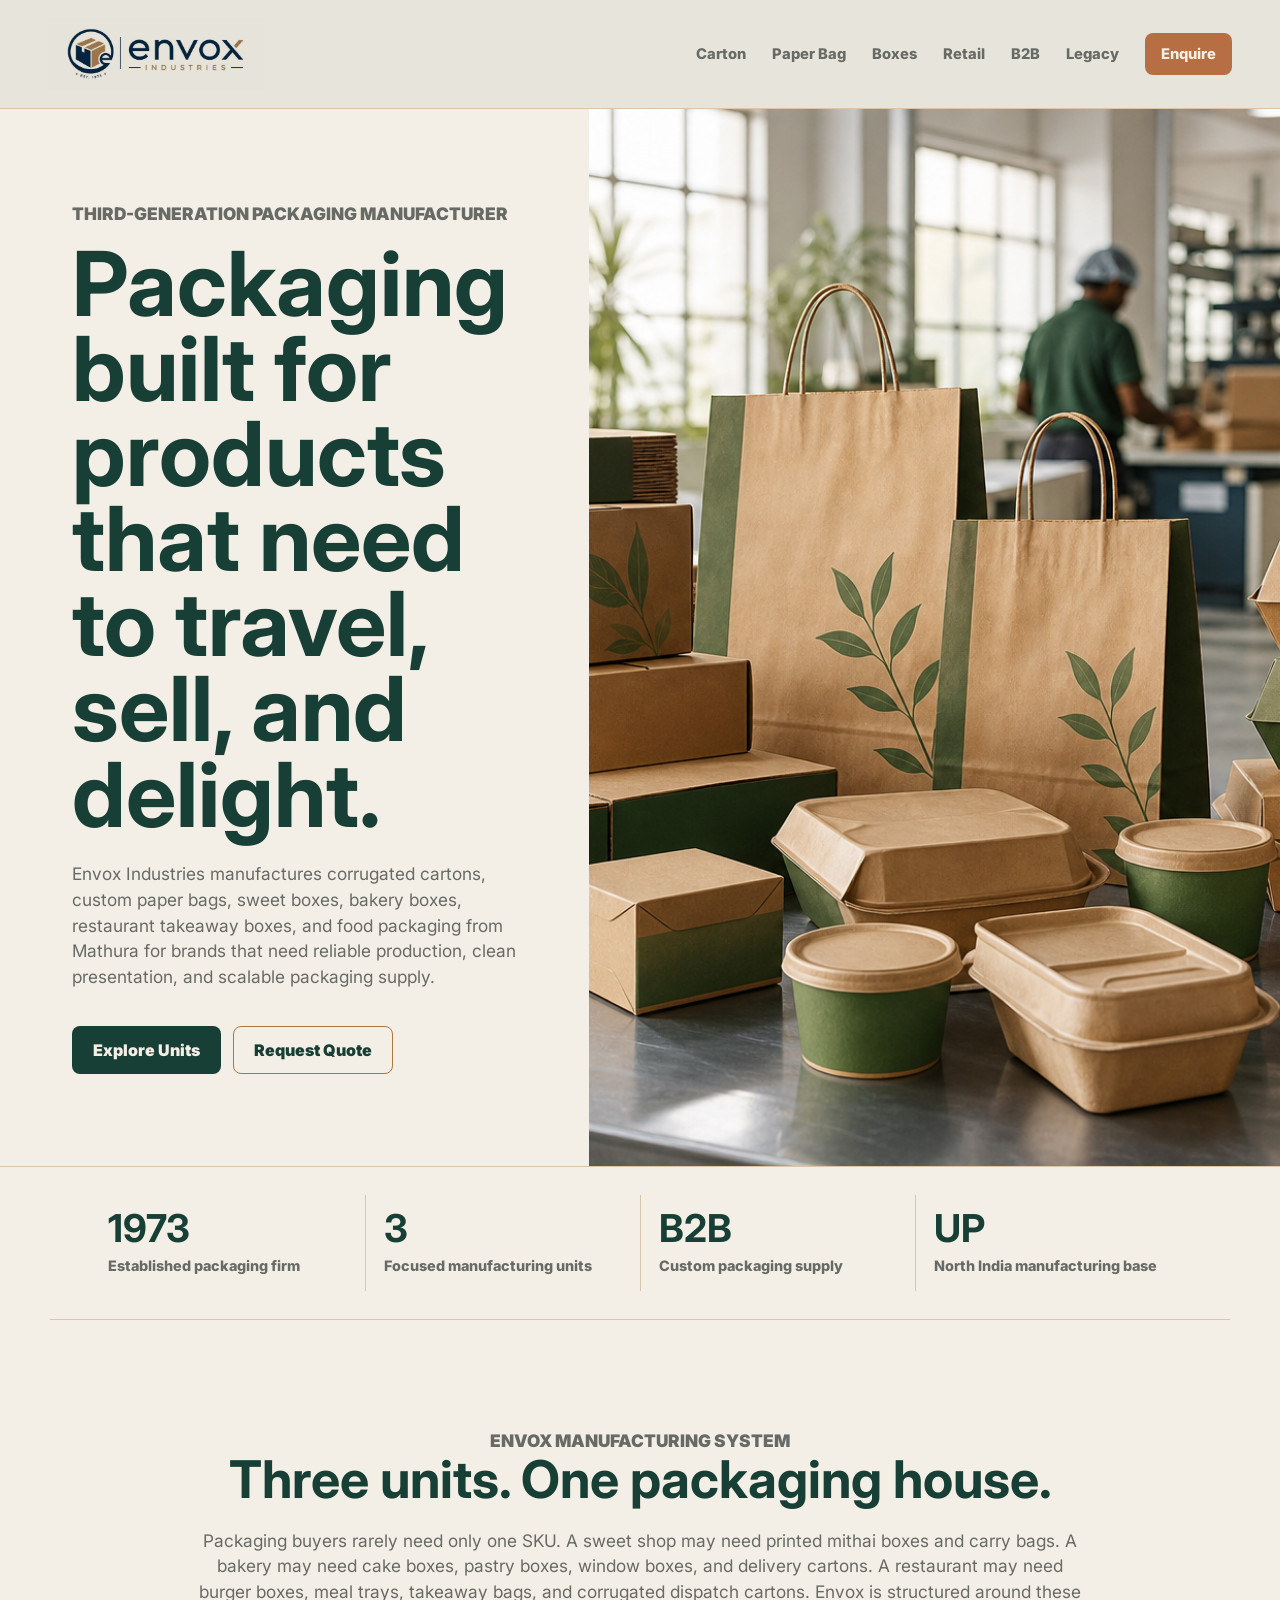
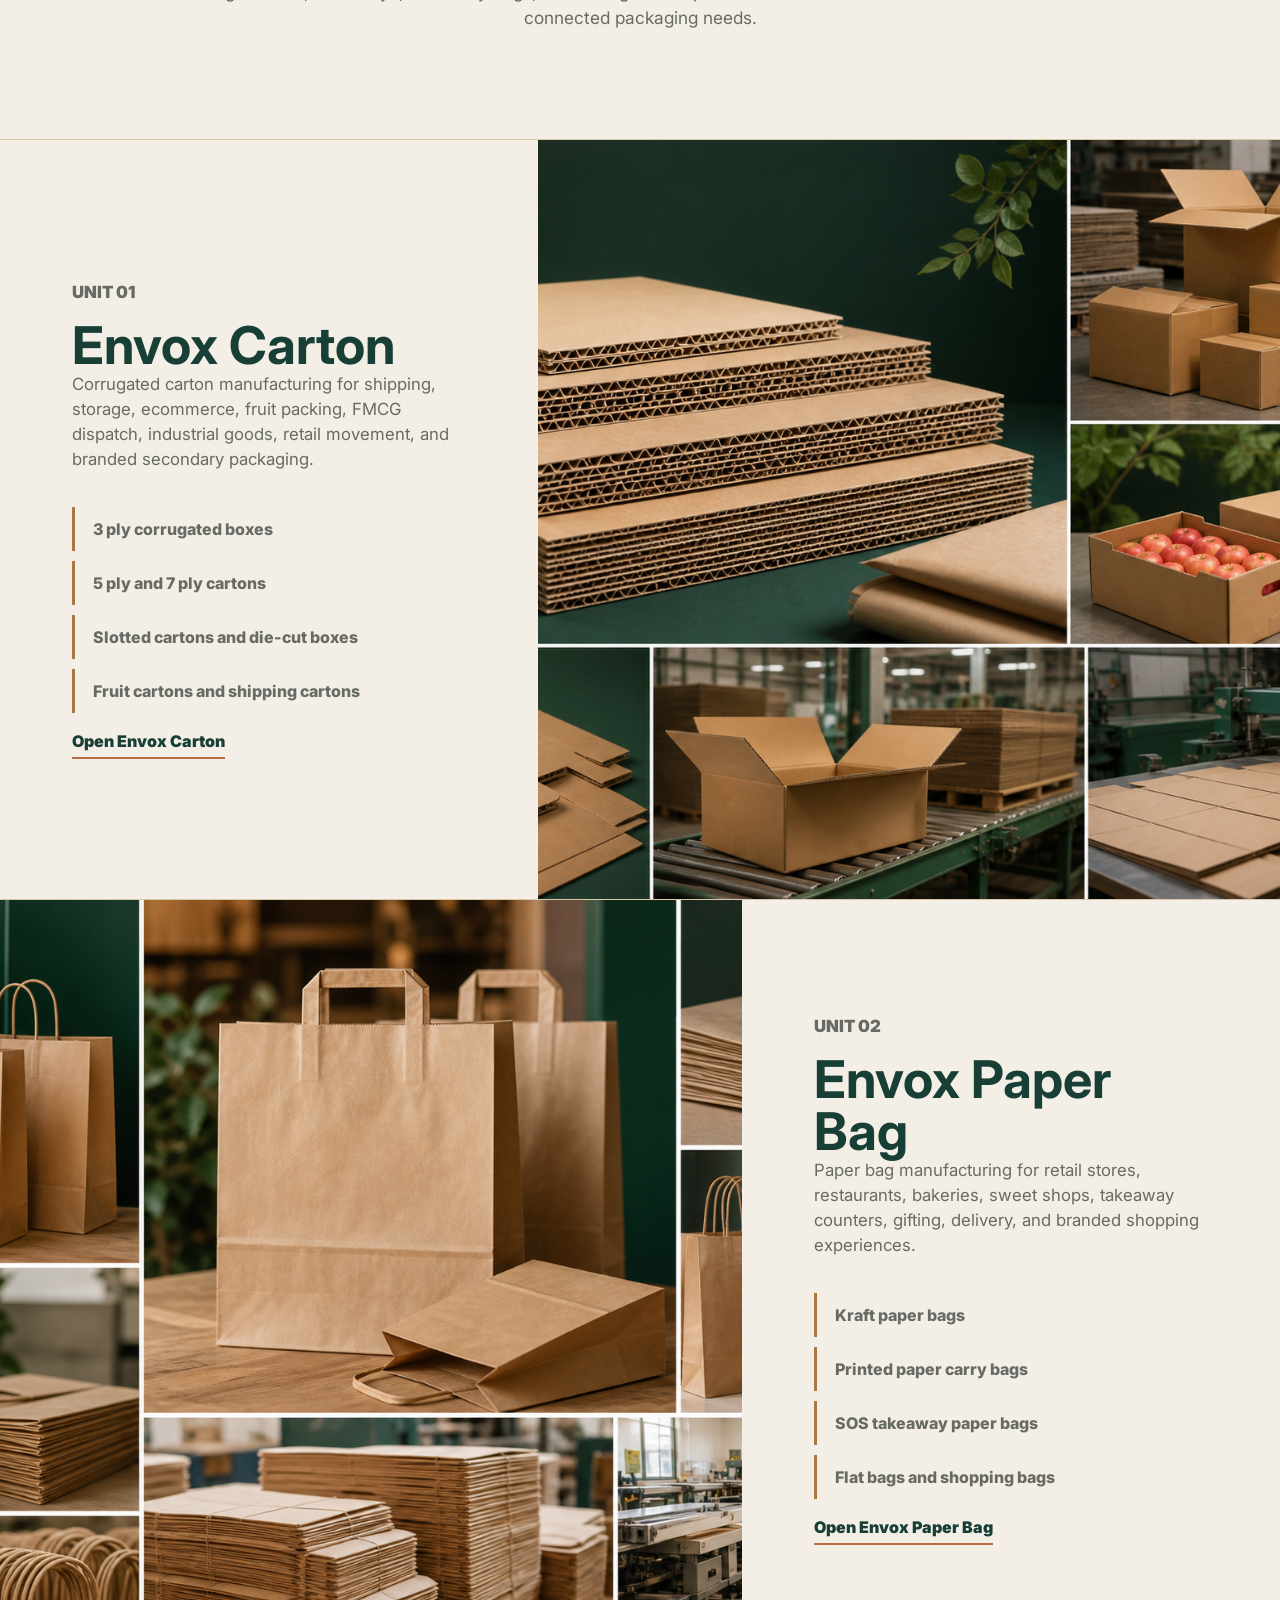
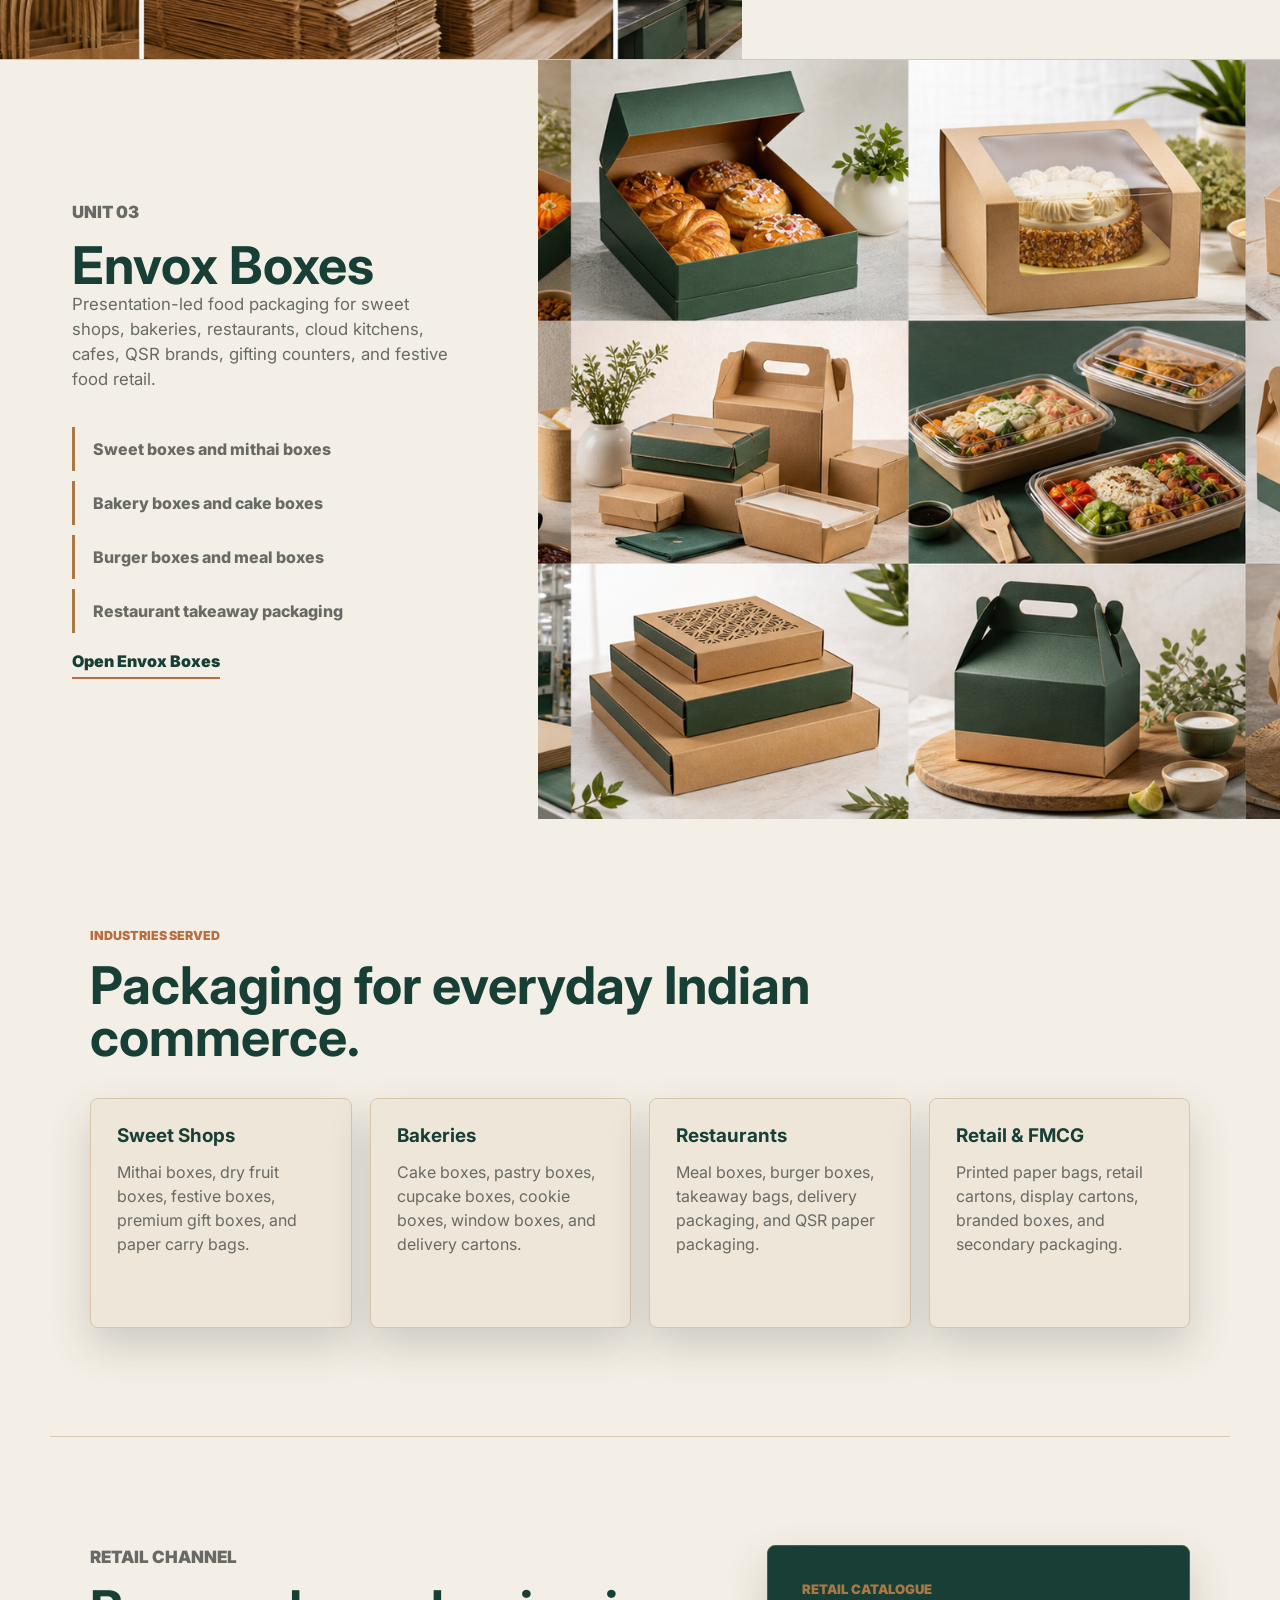
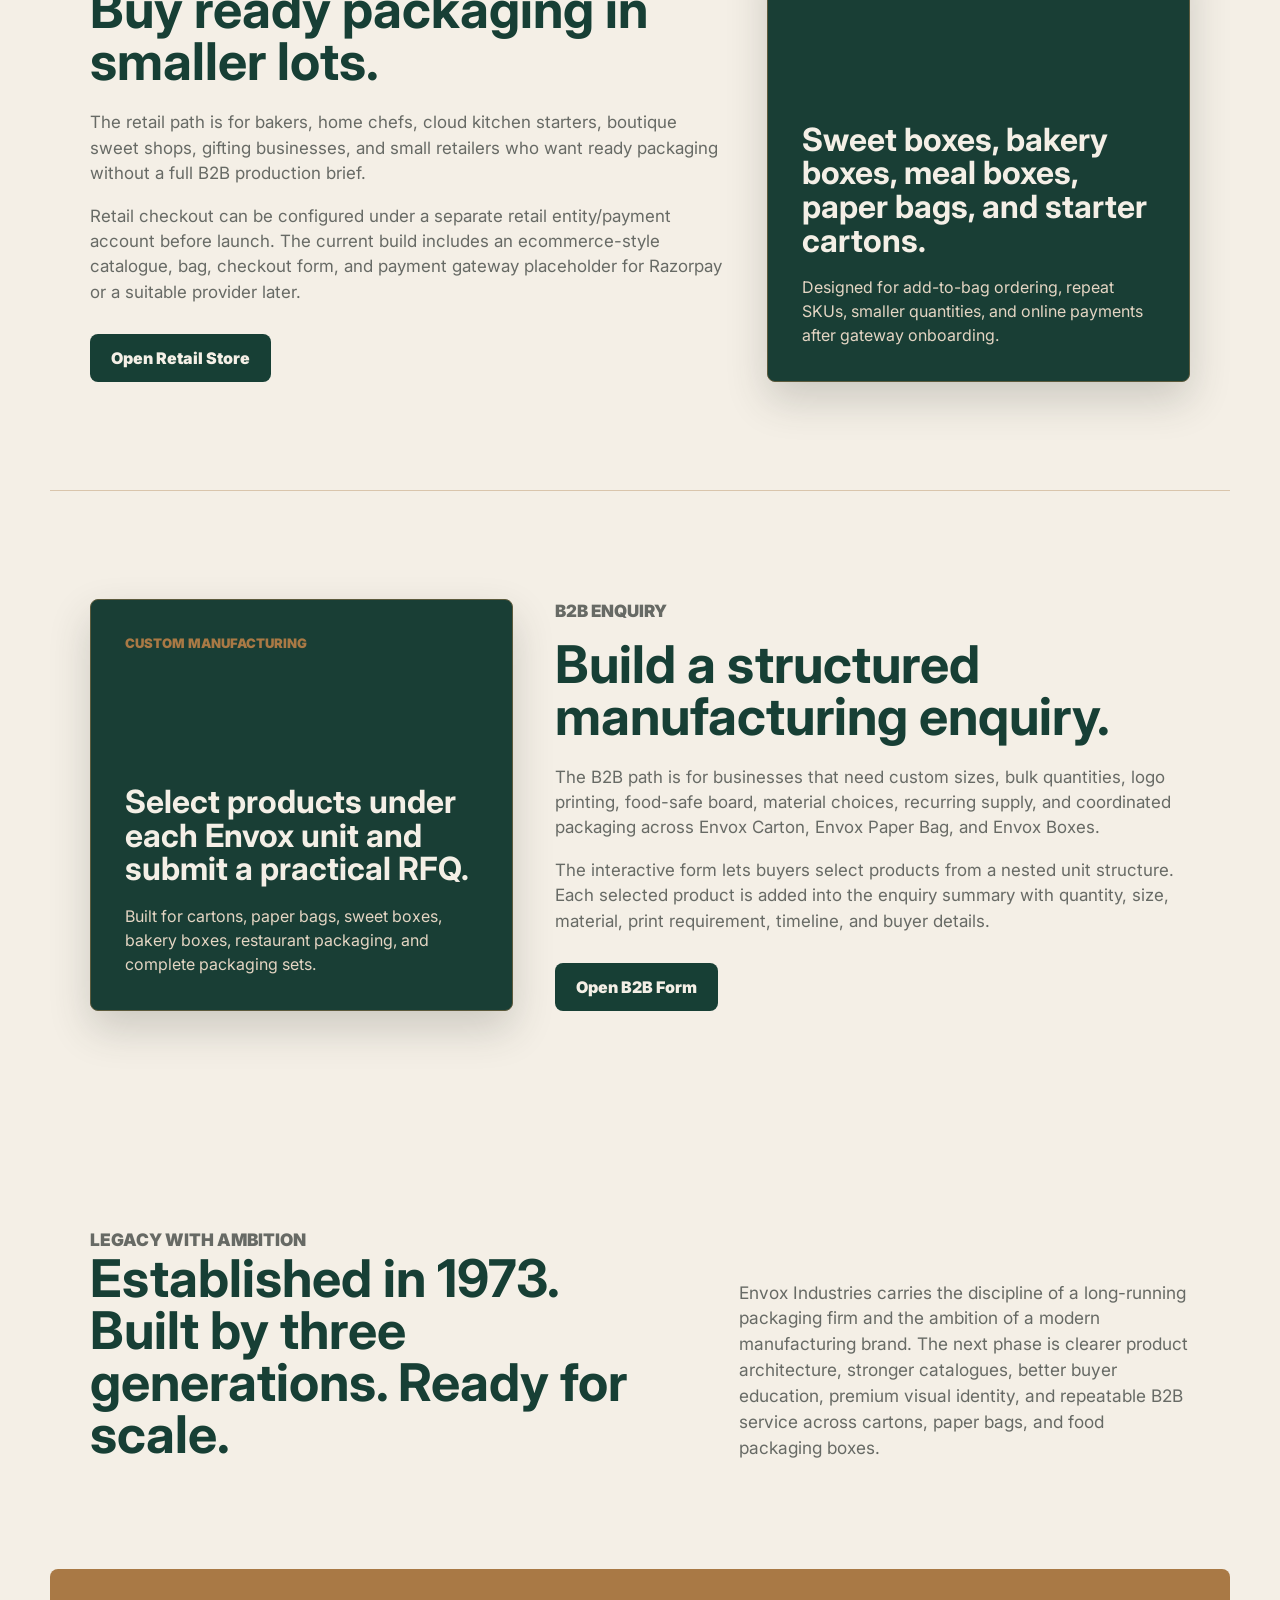
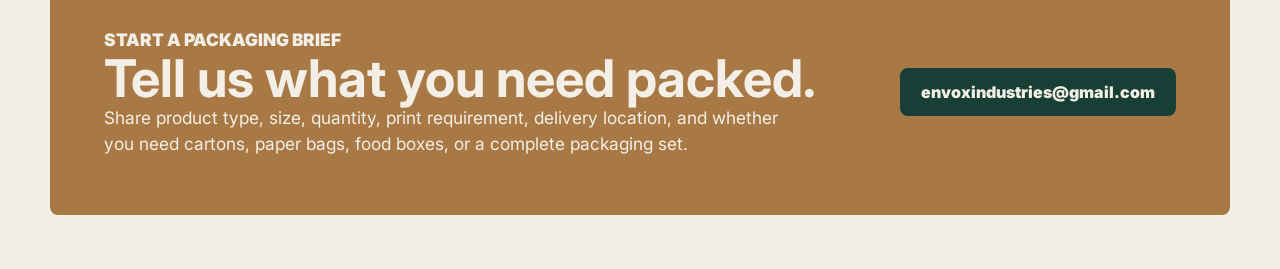
==== public/index.html @ 5c088ffc "Add Cloudflare Workers static deploy config" ====
<!doctype html>
<html lang="en">
  <head>
    <meta charset="utf-8">
    <meta name="viewport" content="width=device-width, initial-scale=1">
    <title>Envox Industries | Cartons, Paper Bags & Food Packaging Since 1973</title>
    <meta
      name="description"
      content="Envox Industries is a third-generation packaging manufacturer established in 1973, making corrugated cartons, paper bags, sweet boxes, bakery boxes, and restaurant packaging."
    >
    <link rel="preconnect" href="https://fonts.googleapis.com">
    <link rel="preconnect" href="https://fonts.gstatic.com" crossorigin>
    <link
      href="https://fonts.googleapis.com/css2?family=Inter:wght@400;500;600;700;800;900&display=swap"
      rel="stylesheet"
    >
    <link rel="stylesheet" href="styles.css">
    <link rel="icon" href="assets/envox-logo.jpg" type="image/jpeg">
  </head>
  <body>
    <header class="site-header">
      <a class="brand" href="index.html" aria-label="Envox Industries home">
        <img class="brand-full-logo" src="assets/envox-full-logo.jpg" alt="Envox Industries">
      </a>
      <nav class="site-nav" aria-label="Primary navigation">
        <a href="carton.html">Carton</a>
        <a href="paper-bags.html">Paper Bag</a>
        <a href="boxes.html">Boxes</a>
        <a href="retail.html">Retail</a>
        <a href="b2b.html">B2B</a>
        <a href="index.html#legacy">Legacy</a>
        <a class="nav-cta" href="index.html#contact">Enquire</a>
      </nav>
    </header>

    <main>
      <section class="home-hero" aria-labelledby="hero-title">
        <div class="hero-copy">
          <p class="eyebrow">Third-generation packaging manufacturer</p>
          <h1 id="hero-title">Packaging built for products that need to travel, sell, and delight.</h1>
          <p class="hero-text">
            Envox Industries manufactures corrugated cartons, custom paper bags,
            sweet boxes, bakery boxes, restaurant takeaway boxes, and food
            packaging from Mathura for brands that need reliable production,
            clean presentation, and scalable packaging supply.
          </p>
          <div class="hero-actions">
            <a class="button primary" href="#units">Explore Units</a>
            <a class="button secondary" href="#contact">Request Quote</a>
          </div>
        </div>
        <figure class="hero-media">
          <img
            src="assets/envox-packaging-hero.png"
            alt="Kraft cartons, paper bags, bakery boxes, and restaurant packaging in a manufacturing workspace"
          >
        </figure>
      </section>

      <section class="stats-band" aria-label="Company highlights">
        <div>
          <strong>1973</strong>
          <span>Established packaging firm</span>
        </div>
        <div>
          <strong>3</strong>
          <span>Focused manufacturing units</span>
        </div>
        <div>
          <strong>B2B</strong>
          <span>Custom packaging supply</span>
        </div>
        <div>
          <strong>UP</strong>
          <span>North India manufacturing base</span>
        </div>
      </section>

      <section id="units" class="intro-section">
        <p class="eyebrow">Envox manufacturing system</p>
        <h2>Three units. One packaging house.</h2>
        <p>
          Packaging buyers rarely need only one SKU. A sweet shop may need
          printed mithai boxes and carry bags. A bakery may need cake boxes,
          pastry boxes, window boxes, and delivery cartons. A restaurant may
          need burger boxes, meal trays, takeaway bags, and corrugated dispatch
          cartons. Envox is structured around these connected packaging needs.
        </p>
      </section>

      <section class="unit-showcase" aria-labelledby="carton-title">
        <div class="unit-showcase-copy">
          <p class="eyebrow">Unit 01</p>
          <h2 id="carton-title">Envox Carton</h2>
          <p>
            Corrugated carton manufacturing for shipping, storage, ecommerce,
            fruit packing, FMCG dispatch, industrial goods, retail movement, and
            branded secondary packaging.
          </p>
          <ul class="keyword-list">
            <li>3 ply corrugated boxes</li>
            <li>5 ply and 7 ply cartons</li>
            <li>Slotted cartons and die-cut boxes</li>
            <li>Fruit cartons and shipping cartons</li>
          </ul>
          <a class="text-link" href="carton.html">Open Envox Carton</a>
        </div>
        <figure class="section-collage">
          <img src="assets/envox-carton-collage.png" alt="Corrugated carton manufacturing collage with cartons, sheets, and fruit boxes">
        </figure>
      </section>

      <section class="unit-showcase reverse" aria-labelledby="paper-title">
        <div class="unit-showcase-copy">
          <p class="eyebrow">Unit 02</p>
          <h2 id="paper-title">Envox Paper Bag</h2>
          <p>
            Paper bag manufacturing for retail stores, restaurants, bakeries,
            sweet shops, takeaway counters, gifting, delivery, and branded
            shopping experiences.
          </p>
          <ul class="keyword-list">
            <li>Kraft paper bags</li>
            <li>Printed paper carry bags</li>
            <li>SOS takeaway paper bags</li>
            <li>Flat bags and shopping bags</li>
          </ul>
          <a class="text-link" href="paper-bags.html">Open Envox Paper Bag</a>
        </div>
        <figure class="section-collage">
          <img src="assets/envox-paper-bag-collage.png" alt="Paper bag manufacturing collage with kraft paper bags and factory production">
        </figure>
      </section>

      <section class="unit-showcase" aria-labelledby="boxes-title">
        <div class="unit-showcase-copy">
          <p class="eyebrow">Unit 03</p>
          <h2 id="boxes-title">Envox Boxes</h2>
          <p>
            Presentation-led food packaging for sweet shops, bakeries,
            restaurants, cloud kitchens, cafes, QSR brands, gifting counters,
            and festive food retail.
          </p>
          <ul class="keyword-list">
            <li>Sweet boxes and mithai boxes</li>
            <li>Bakery boxes and cake boxes</li>
            <li>Burger boxes and meal boxes</li>
            <li>Restaurant takeaway packaging</li>
          </ul>
          <a class="text-link" href="boxes.html">Open Envox Boxes</a>
        </div>
        <figure class="section-collage">
          <img src="assets/envox-boxes-collage.png" alt="Food packaging collage with sweet boxes, bakery boxes, burger boxes, and meal trays">
        </figure>
      </section>

      <section class="market-section">
        <div class="section-heading">
          <p class="eyebrow">Industries served</p>
          <h2>Packaging for everyday Indian commerce.</h2>
        </div>
        <div class="market-grid">
          <article>
            <h3>Sweet Shops</h3>
            <p>Mithai boxes, dry fruit boxes, festive boxes, premium gift boxes, and paper carry bags.</p>
          </article>
          <article>
            <h3>Bakeries</h3>
            <p>Cake boxes, pastry boxes, cupcake boxes, cookie boxes, window boxes, and delivery cartons.</p>
          </article>
          <article>
            <h3>Restaurants</h3>
            <p>Meal boxes, burger boxes, takeaway bags, delivery packaging, and QSR paper packaging.</p>
          </article>
          <article>
            <h3>Retail & FMCG</h3>
            <p>Printed paper bags, retail cartons, display cartons, branded boxes, and secondary packaging.</p>
          </article>
        </div>
      </section>

      <section id="retail" class="channel-section" aria-labelledby="retail-title">
        <div class="channel-copy">
          <p class="eyebrow">Retail channel</p>
          <h2 id="retail-title">Buy ready packaging in smaller lots.</h2>
          <p>
            The retail path is for bakers, home chefs, cloud kitchen starters,
            boutique sweet shops, gifting businesses, and small retailers who
            want ready packaging without a full B2B production brief.
          </p>
          <p>
            Retail checkout can be configured under a separate retail
            entity/payment account before launch. The current build includes an
            ecommerce-style catalogue, bag, checkout form, and payment gateway
            placeholder for Razorpay or a suitable provider later.
          </p>
          <a class="button primary" href="retail.html">Open Retail Store</a>
        </div>
        <div class="channel-panel">
          <span>Retail catalogue</span>
          <strong>Sweet boxes, bakery boxes, meal boxes, paper bags, and starter cartons.</strong>
          <p>Designed for add-to-bag ordering, repeat SKUs, smaller quantities, and online payments after gateway onboarding.</p>
        </div>
      </section>

      <section id="b2b" class="channel-section reverse" aria-labelledby="b2b-title">
        <div class="channel-copy">
          <p class="eyebrow">B2B enquiry</p>
          <h2 id="b2b-title">Build a structured manufacturing enquiry.</h2>
          <p>
            The B2B path is for businesses that need custom sizes, bulk
            quantities, logo printing, food-safe board, material choices,
            recurring supply, and coordinated packaging across Envox Carton,
            Envox Paper Bag, and Envox Boxes.
          </p>
          <p>
            The interactive form lets buyers select products from a nested unit
            structure. Each selected product is added into the enquiry summary
            with quantity, size, material, print requirement, timeline, and
            buyer details.
          </p>
          <a class="button primary" href="b2b.html">Open B2B Form</a>
        </div>
        <div class="channel-panel">
          <span>Custom manufacturing</span>
          <strong>Select products under each Envox unit and submit a practical RFQ.</strong>
          <p>Built for cartons, paper bags, sweet boxes, bakery boxes, restaurant packaging, and complete packaging sets.</p>
        </div>
      </section>

      <section id="legacy" class="legacy-section">
        <div>
          <p class="eyebrow">Legacy with ambition</p>
          <h2>Established in 1973. Built by three generations. Ready for scale.</h2>
        </div>
        <p>
          Envox Industries carries the discipline of a long-running packaging
          firm and the ambition of a modern manufacturing brand. The next phase
          is clearer product architecture, stronger catalogues, better buyer
          education, premium visual identity, and repeatable B2B service across
          cartons, paper bags, and food packaging boxes.
        </p>
      </section>

      <section id="contact" class="contact-section" aria-labelledby="contact-title">
        <div>
          <p class="eyebrow">Start a packaging brief</p>
          <h2 id="contact-title">Tell us what you need packed.</h2>
          <p>
            Share product type, size, quantity, print requirement, delivery
            location, and whether you need cartons, paper bags, food boxes, or a
            complete packaging set.
          </p>
        </div>
        <a class="button primary" href="mailto:envoxindustries@gmail.com">envoxindustries@gmail.com</a>
      </section>
    </main>
  </body>
</html>
---- public/styles.css ----
:root {
  --color-forest: #173f35;
  --color-kraft: #a97945;
  --color-off-white: #f4efe6;
  --color-graphite: #303633;
  --color-copper: #b76e42;

  --page-bg: var(--color-off-white);
  --surface: color-mix(in srgb, var(--color-off-white) 92%, var(--color-kraft));
  --surface-raised: color-mix(in srgb, var(--color-off-white) 86%, var(--color-kraft));
  --surface-dark: color-mix(in srgb, var(--color-forest) 94%, var(--color-graphite));
  --surface-dark-soft: color-mix(in srgb, var(--color-forest) 76%, var(--color-off-white));
  --text: var(--color-graphite);
  --text-on-dark: var(--color-off-white);
  --muted: color-mix(in srgb, var(--color-graphite) 72%, var(--color-off-white));
  --muted-on-dark: color-mix(in srgb, var(--color-off-white) 78%, var(--color-kraft));
  --line: color-mix(in srgb, var(--color-kraft) 36%, var(--color-off-white));
  --line-dark: color-mix(in srgb, var(--color-kraft) 48%, var(--color-forest));
  --shadow: color-mix(in srgb, var(--color-graphite) 20%, transparent);

  --radius: 8px;
  --container: 1180px;
}

* {
  box-sizing: border-box;
}

html {
  scroll-behavior: smooth;
}

body {
  margin: 0;
  overflow-x: hidden;
  background: var(--page-bg);
  color: var(--text);
  font-family: Inter, Arial, sans-serif;
  line-height: 1.5;
}

img {
  display: block;
  max-width: 100%;
}

a {
  color: inherit;
  text-decoration: none;
}

p {
  margin-top: 0;
}

h1,
h2,
h3 {
  margin-top: 0;
  color: var(--color-forest);
  letter-spacing: 0;
}

h1 {
  margin-bottom: 24px;
  max-width: 12ch;
  overflow-wrap: break-word;
  font-size: 5.6rem;
  line-height: 0.95;
}

h2 {
  margin-bottom: 0;
  font-size: 3.25rem;
  line-height: 1;
}

h3 {
  margin-bottom: 12px;
  font-size: 1.18rem;
  line-height: 1.2;
}

.site-header {
  position: sticky;
  top: 0;
  z-index: 20;
  display: flex;
  align-items: center;
  justify-content: space-between;
  gap: 24px;
  padding: 18px 48px;
  border-bottom: 1px solid var(--line);
  background: color-mix(in srgb, var(--color-off-white) 94%, var(--color-forest));
  backdrop-filter: blur(14px);
}

.brand {
  display: inline-flex;
  align-items: center;
  gap: 0;
  min-width: 0;
}

.brand-mark {
  width: 58px;
  height: 58px;
  border-radius: var(--radius);
  flex: 0 0 auto;
}

.brand-full-logo {
  display: block;
  width: 280px;
  max-width: 36vw;
  height: 72px;
  object-fit: contain;
  object-position: left center;
  mix-blend-mode: multiply;
}

.brand strong,
.brand small {
  display: block;
}

.brand strong {
  font-size: 1rem;
  line-height: 1.1;
}

.brand small {
  margin-top: 2px;
  color: var(--muted);
  font-size: 0.74rem;
  font-weight: 800;
  text-transform: uppercase;
}

.site-nav {
  display: flex;
  align-items: center;
  gap: 26px;
  color: var(--muted);
  font-size: 0.92rem;
  font-weight: 800;
}

.site-nav a {
  white-space: nowrap;
}

.site-nav a.active {
  color: var(--color-forest);
}

.nav-cta {
  padding: 10px 16px;
  border-radius: var(--radius);
  background: var(--color-copper);
  color: var(--text-on-dark);
}

.home-hero,
.page-hero {
  display: grid;
  grid-template-columns: minmax(0, 0.92fr) minmax(360px, 1.08fr);
  min-height: calc(100vh - 79px);
  border-bottom: 1px solid var(--line);
}

.page-hero {
  min-height: 720px;
}

.hero-copy,
.page-hero-copy {
  display: flex;
  flex-direction: column;
  justify-content: center;
  width: 100%;
  min-width: 0;
  max-width: 760px;
  padding: 92px 72px;
}

.page-hero-copy h1 {
  max-width: 13ch;
}

.eyebrow {
  margin: 0 0 14px;
  color: var(--color-copper);
  font-size: 0.78rem;
  font-weight: 900;
  letter-spacing: 0;
  text-transform: uppercase;
}

.hero-text,
.hero-copy p,
.page-hero-copy p,
.content-main p,
.intro-section p,
.legacy-section p,
.contact-section p {
  color: var(--muted);
  font-size: 1.08rem;
}

.hero-actions {
  display: flex;
  flex-wrap: wrap;
  gap: 12px;
  margin-top: 18px;
}

.button {
  display: inline-flex;
  align-items: center;
  justify-content: center;
  min-height: 48px;
  padding: 0 20px;
  border: 1px solid transparent;
  border-radius: var(--radius);
  font-weight: 900;
}

.button.primary {
  background: var(--color-forest);
  color: var(--text-on-dark);
}

.button.secondary {
  border-color: var(--color-kraft);
  color: var(--color-forest);
}

.text-link {
  display: inline-flex;
  width: fit-content;
  margin-top: 16px;
  padding-bottom: 4px;
  border-bottom: 2px solid var(--color-copper);
  color: var(--color-forest);
  font-weight: 900;
}

.hero-media,
.page-hero-media {
  min-height: 460px;
  margin: 0;
  overflow: hidden;
}

.hero-media img,
.page-hero-media img,
.section-collage img {
  width: 100%;
  height: 100%;
  object-fit: cover;
}

.stats-band {
  display: grid;
  grid-template-columns: repeat(4, 1fr);
  max-width: var(--container);
  margin: 0 auto;
  padding: 28px 40px;
  border-bottom: 1px solid var(--line);
}

.stats-band div {
  padding: 14px 18px;
  border-left: 1px solid var(--line);
}

.stats-band div:first-child {
  border-left: 0;
}

.stats-band strong,
.stats-band span {
  display: block;
}

.stats-band strong {
  color: var(--color-forest);
  font-size: 2.4rem;
  line-height: 1;
}

.stats-band span {
  margin-top: 8px;
  color: var(--muted);
  font-size: 0.9rem;
  font-weight: 800;
}

.intro-section,
.market-section,
.detail-section,
.process-section,
.content-band,
.legacy-section {
  max-width: var(--container);
  margin: 0 auto;
  padding: 108px 40px;
}

.intro-section {
  max-width: 980px;
  text-align: center;
}

.intro-section h2 {
  margin-bottom: 22px;
}

.intro-section p {
  margin-bottom: 0;
}

.unit-showcase {
  display: grid;
  grid-template-columns: minmax(0, 0.84fr) minmax(420px, 1.16fr);
  min-height: 760px;
  border-top: 1px solid var(--line);
}

.unit-showcase.reverse {
  grid-template-columns: minmax(420px, 1.16fr) minmax(0, 0.84fr);
}

.unit-showcase.reverse .unit-showcase-copy {
  order: 2;
}

.unit-showcase.reverse .section-collage {
  order: 1;
}

.unit-showcase-copy {
  display: flex;
  flex-direction: column;
  justify-content: center;
  padding: 84px 72px;
}

.unit-showcase-copy p {
  max-width: 58ch;
  color: var(--muted);
  font-size: 1.05rem;
}

.keyword-list {
  display: grid;
  gap: 10px;
  margin: 18px 0 0;
  padding: 0;
  list-style: none;
}

.keyword-list li {
  padding: 10px 0 10px 18px;
  border-left: 3px solid var(--color-kraft);
  color: var(--muted);
  font-weight: 800;
}

.section-collage {
  min-height: 520px;
  margin: 0;
  overflow: hidden;
}

.section-heading {
  max-width: 780px;
  margin-bottom: 34px;
}

.market-grid,
.detail-grid {
  display: grid;
  grid-template-columns: repeat(4, 1fr);
  gap: 18px;
}

.market-grid article,
.detail-grid article,
.side-panel,
.process-grid article {
  border: 1px solid var(--line);
  border-radius: var(--radius);
  background: var(--surface);
  box-shadow: 0 18px 42px var(--shadow);
}

.market-grid article,
.detail-grid article {
  min-height: 230px;
  padding: 26px;
}

.market-grid p,
.detail-grid p,
.side-panel li {
  color: var(--muted);
}

.channel-section {
  display: grid;
  grid-template-columns: minmax(0, 0.9fr) minmax(340px, 0.6fr);
  gap: 42px;
  align-items: stretch;
  max-width: var(--container);
  margin: 0 auto;
  padding: 108px 40px;
  border-top: 1px solid var(--line);
}

.channel-section.reverse {
  grid-template-columns: minmax(340px, 0.6fr) minmax(0, 0.9fr);
}

.channel-section.reverse .channel-copy {
  order: 2;
}

.channel-section.reverse .channel-panel {
  order: 1;
}

.channel-copy {
  display: flex;
  flex-direction: column;
  justify-content: center;
}

.channel-copy h2 {
  margin-bottom: 22px;
}

.channel-copy p {
  max-width: 64ch;
  color: var(--muted);
  font-size: 1.06rem;
}

.channel-copy .button {
  width: fit-content;
  margin-top: 12px;
}

.channel-panel {
  display: flex;
  flex-direction: column;
  justify-content: flex-end;
  min-height: 380px;
  padding: 34px;
  border: 1px solid var(--line-dark);
  border-radius: var(--radius);
  background: var(--surface-dark);
  box-shadow: 0 18px 42px var(--shadow);
}

.channel-panel span {
  margin-bottom: auto;
  color: var(--color-kraft);
  font-size: 0.82rem;
  font-weight: 900;
  text-transform: uppercase;
}

.channel-panel strong {
  display: block;
  color: var(--text-on-dark);
  font-size: 2rem;
  line-height: 1.05;
}

.channel-panel p {
  margin: 18px 0 0;
  color: var(--muted-on-dark);
}

.legacy-section {
  display: grid;
  grid-template-columns: minmax(0, 0.9fr) minmax(300px, 0.72fr);
  gap: 86px;
  align-items: end;
}

.legacy-section p {
  margin-bottom: 0;
}

.contact-section {
  display: flex;
  align-items: center;
  justify-content: space-between;
  gap: 28px;
  max-width: var(--container);
  margin: 0 auto 54px;
  padding: 58px 54px;
  border-radius: var(--radius);
  background: var(--color-kraft);
  color: var(--text-on-dark);
}

.contact-section h2,
.contact-section .eyebrow,
.contact-section p {
  color: var(--text-on-dark);
}

.contact-section p {
  max-width: 62ch;
  margin-bottom: 0;
}

.contact-section .button.primary {
  flex: 0 0 auto;
  background: var(--color-forest);
  color: var(--text-on-dark);
  white-space: nowrap;
}

.content-band {
  display: grid;
  grid-template-columns: minmax(0, 1fr) 360px;
  gap: 48px;
  align-items: start;
}

.content-main h2 {
  margin-bottom: 24px;
}

.side-panel {
  position: sticky;
  top: 112px;
  padding: 28px;
}

.side-panel ul {
  display: grid;
  gap: 12px;
  margin: 18px 0 0;
  padding: 0;
  list-style: none;
}

.side-panel li {
  padding-left: 16px;
  border-left: 3px solid var(--color-copper);
  font-weight: 800;
}

.process-section {
  max-width: none;
  background: var(--surface-dark);
}

.process-section > .eyebrow,
.process-section > h2,
.process-grid {
  max-width: var(--container);
  margin-right: auto;
  margin-left: auto;
}

.process-section h2 {
  color: var(--text-on-dark);
}

.process-grid {
  display: grid;
  grid-template-columns: repeat(4, 1fr);
  gap: 18px;
  margin-top: 36px;
}

.process-grid article {
  min-height: 190px;
  padding: 26px;
  border-color: var(--line-dark);
  background: var(--surface-dark-soft);
  box-shadow: none;
}

.process-grid strong {
  display: block;
  margin-bottom: 42px;
  color: var(--color-kraft);
  font-size: 0.88rem;
}

.process-grid span {
  color: var(--muted-on-dark);
  font-weight: 800;
}

.retail-hero h1 {
  max-width: 10ch;
}

.commerce-section,
.checkout-section,
.b2b-builder-section,
.b2b-form-section {
  max-width: var(--container);
  margin: 0 auto;
  padding: 108px 40px;
}

.shop-layout {
  display: grid;
  grid-template-columns: minmax(0, 1fr) 390px;
  gap: 34px;
  align-items: start;
}

.retail-grid {
  display: grid;
  grid-template-columns: repeat(2, 1fr);
  gap: 18px;
}

.retail-card,
.bag-panel,
.payment-panel,
.unit-tree,
.selected-panel,
.b2b-form,
.checkout-form {
  border: 1px solid var(--line);
  border-radius: var(--radius);
  background: var(--surface);
  box-shadow: 0 18px 42px var(--shadow);
}

.retail-card {
  display: flex;
  flex-direction: column;
  min-height: 300px;
  padding: 26px;
}

.retail-card span,
.retail-card small {
  color: var(--color-kraft);
  font-weight: 900;
}

.retail-card p {
  color: var(--muted);
}

.retail-card .button {
  width: 100%;
  margin-top: auto;
}

.retail-card-meta {
  display: flex;
  align-items: baseline;
  justify-content: space-between;
  gap: 12px;
  margin: 18px 0;
}

.retail-card-meta strong {
  color: var(--color-forest);
  font-size: 1.35rem;
}

.bag-panel {
  position: sticky;
  top: 112px;
  padding: 28px;
}

.bag-header,
.bag-total,
.bag-item,
.retail-card-meta {
  display: flex;
  align-items: center;
  justify-content: space-between;
}

.count-pill {
  display: grid;
  width: 42px;
  height: 42px;
  place-items: center;
  border-radius: 999px;
  background: var(--color-forest);
  color: var(--text-on-dark);
  font-weight: 900;
}

.bag-items {
  display: grid;
  gap: 12px;
  margin: 22px 0;
}

.bag-item {
  gap: 12px;
  padding: 14px 0;
  border-top: 1px solid var(--line);
}

.bag-item strong,
.bag-item span {
  display: block;
}

.bag-item span,
.empty-state,
.form-note {
  color: var(--muted);
}

.bag-qty {
  display: inline-flex;
  align-items: center;
  gap: 8px;
}

.bag-qty button,
.selected-chip button {
  border: 1px solid var(--line);
  border-radius: var(--radius);
  background: var(--page-bg);
  color: var(--color-forest);
  font: inherit;
  font-weight: 900;
  cursor: pointer;
}

.bag-qty button {
  width: 30px;
  height: 30px;
}

.bag-total {
  padding: 18px 0;
  border-top: 1px solid var(--line);
}

.bag-total strong {
  color: var(--color-forest);
  font-size: 1.35rem;
}

.checkout-layout,
.b2b-layout {
  display: grid;
  grid-template-columns: minmax(0, 1fr) 390px;
  gap: 28px;
  align-items: start;
}

.checkout-form,
.b2b-form {
  display: grid;
  grid-template-columns: repeat(2, 1fr);
  gap: 18px;
  padding: 28px;
}

label {
  display: grid;
  gap: 8px;
  color: var(--color-forest);
  font-weight: 900;
}

input,
select,
textarea {
  width: 100%;
  border: 1px solid var(--line);
  border-radius: var(--radius);
  background: var(--page-bg);
  color: var(--text);
  font: inherit;
  padding: 13px 14px;
}

textarea {
  resize: vertical;
}

.full-span {
  grid-column: 1 / -1;
}

.payment-panel {
  padding: 30px;
}

.payment-panel p,
.payment-panel li {
  color: var(--muted);
}

.payment-panel ul {
  display: grid;
  gap: 12px;
  margin: 18px 0 24px;
  padding: 0;
  list-style: none;
}

.payment-panel li {
  padding-left: 16px;
  border-left: 3px solid var(--color-copper);
  font-weight: 800;
}

.b2b-layout {
  grid-template-columns: minmax(0, 1fr) 360px;
}

.product-tree {
  display: grid;
  gap: 18px;
}

.unit-tree {
  padding: 26px;
}

.tree-group {
  margin-top: 18px;
  border-top: 1px solid var(--line);
  padding-top: 18px;
}

.tree-group-title {
  width: 100%;
  border: 0;
  background: transparent;
  color: var(--color-forest);
  cursor: pointer;
  font: inherit;
  font-weight: 900;
  text-align: left;
}

.tree-products {
  display: grid;
  grid-template-columns: repeat(2, 1fr);
  gap: 10px;
  margin-top: 14px;
}

.product-check {
  display: flex;
  align-items: flex-start;
  gap: 10px;
  padding: 12px;
  border: 1px solid var(--line);
  border-radius: var(--radius);
  background: var(--page-bg);
  color: var(--muted);
  font-weight: 800;
}

.product-check input {
  width: auto;
  margin-top: 3px;
}

.selected-panel {
  position: sticky;
  top: 112px;
  padding: 26px;
}

.selected-products {
  display: grid;
  gap: 12px;
}

.selected-chip {
  display: grid;
  gap: 8px;
  padding: 14px;
  border: 1px solid var(--line);
  border-radius: var(--radius);
  background: var(--page-bg);
}

.selected-chip span {
  color: var(--muted);
  font-size: 0.9rem;
  font-weight: 800;
}

.selected-chip button {
  width: fit-content;
  padding: 8px 10px;
}

.logo-intro h1 {
  max-width: 10ch;
  margin-right: auto;
  margin-left: auto;
}

.logo-options-grid {
  display: grid;
  gap: 24px;
  max-width: var(--container);
  margin: 0 auto;
  padding: 0 40px 108px;
}

.logo-option-card {
  display: grid;
  grid-template-columns: minmax(0, 1fr) 320px;
  gap: 28px;
  align-items: center;
  padding: 22px;
  border: 1px solid var(--line);
  border-radius: var(--radius);
  background: var(--surface);
  box-shadow: 0 18px 42px var(--shadow);
}

.logo-option-card img {
  width: 100%;
  border: 1px solid var(--line);
  border-radius: var(--radius);
}

.logo-option-card h2 {
  margin-bottom: 14px;
  font-size: 2rem;
}

.logo-option-card p {
  margin-bottom: 0;
  color: var(--muted);
}

.logo-inspiration {
  display: grid;
  grid-template-columns: 320px minmax(0, 1fr);
  gap: 28px;
  align-items: center;
  max-width: var(--container);
  margin: 0 auto;
  padding: 0 40px 48px;
}

.logo-inspiration p {
  color: var(--muted);
}

.logo-inspiration img {
  width: 100%;
  border: 1px solid var(--line);
  border-radius: var(--radius);
  background: var(--surface);
}

.print-logo-grid {
  display: grid;
  grid-template-columns: repeat(2, minmax(0, 1fr));
  gap: 24px;
  max-width: var(--container);
  margin: 0 auto;
  padding: 0 40px 108px;
}

.print-logo-card {
  display: grid;
  grid-template-columns: 180px minmax(0, 1fr);
  gap: 24px;
  align-items: center;
  min-height: 260px;
  padding: 28px;
  border: 1px solid var(--line);
  border-radius: var(--radius);
  background: var(--surface);
  box-shadow: 0 18px 42px var(--shadow);
}

.print-logo-preview {
  display: grid;
  min-height: 180px;
  place-items: center;
  border: 1px solid var(--line);
  border-radius: var(--radius);
  background: var(--page-bg);
}

.print-logo-preview img {
  width: 132px;
  height: 132px;
}

.print-logo-card h2 {
  margin-bottom: 14px;
  font-size: 1.9rem;
}

.print-logo-card p:last-child {
  margin-bottom: 0;
  color: var(--muted);
}

.round-logo-grid {
  display: grid;
  grid-template-columns: repeat(4, minmax(0, 1fr));
  gap: 18px;
  max-width: var(--container);
  margin: 0 auto;
  padding: 0 40px 108px;
}

.round-logo-grid article {
  min-height: 360px;
  padding: 22px;
  border: 1px solid var(--line);
  border-radius: var(--radius);
  background: var(--surface);
  box-shadow: 0 18px 42px var(--shadow);
}

.round-logo-grid img {
  width: 100%;
  aspect-ratio: 1;
  padding: 28px;
  border: 1px solid var(--line);
  border-radius: var(--radius);
  background: var(--page-bg);
}

.round-logo-grid h2 {
  margin: 18px 0 10px;
  font-size: 1.4rem;
}

.round-logo-grid p {
  margin-bottom: 0;
  color: var(--muted);
}

.wordmark-grid {
  display: grid;
  grid-template-columns: repeat(2, minmax(0, 1fr));
  gap: 24px;
  max-width: var(--container);
  margin: 0 auto;
  padding: 0 40px 108px;
}

.wordmark-grid article {
  padding: 24px;
  border: 1px solid var(--line);
  border-radius: var(--radius);
  background: var(--surface);
  box-shadow: 0 18px 42px var(--shadow);
}

.wordmark-grid img {
  width: 100%;
  border: 1px solid var(--line);
  border-radius: var(--radius);
}

.wordmark-grid h2 {
  margin: 20px 0 10px;
  font-size: 1.65rem;
}

.wordmark-grid p {
  margin-bottom: 0;
  color: var(--muted);
}

@media (max-width: 1120px) {
  h1 {
    font-size: 4.4rem;
  }

  h2 {
    font-size: 2.7rem;
  }

  .site-header {
    padding: 18px 28px;
  }

  .home-hero,
  .page-hero,
  .unit-showcase,
  .unit-showcase.reverse,
  .content-band,
  .legacy-section,
  .channel-section,
  .channel-section.reverse,
  .shop-layout,
  .checkout-layout,
  .b2b-layout {
    grid-template-columns: 1fr;
  }

  .unit-showcase.reverse .unit-showcase-copy,
  .unit-showcase.reverse .section-collage,
  .channel-section.reverse .channel-copy,
  .channel-section.reverse .channel-panel {
    order: initial;
  }

  .side-panel,
  .bag-panel,
  .selected-panel {
    position: static;
  }

  .market-grid,
  .detail-grid,
  .process-grid,
  .retail-grid {
    grid-template-columns: repeat(2, 1fr);
  }
}

@media (max-width: 720px) {
  h1 {
    max-width: 11ch;
    font-size: 3.05rem;
    line-height: 0.98;
  }

  h2 {
    font-size: 2.05rem;
    line-height: 1.05;
  }

  .site-header {
    align-items: flex-start;
    flex-direction: column;
    gap: 16px;
    padding: 16px;
  }

  .brand-mark {
    width: 48px;
    height: 48px;
  }

  .brand-full-logo {
    width: 230px;
    max-width: 78vw;
    height: 58px;
  }

  .site-nav {
    display: grid;
    grid-template-columns: repeat(3, max-content);
    width: 100%;
    gap: 16px;
    align-items: center;
    justify-content: start;
    overflow-x: visible;
    padding-bottom: 4px;
    font-size: 0.86rem;
  }

  .hero-copy,
  .page-hero-copy,
  .unit-showcase-copy {
    max-width: none;
    padding: 52px 24px 56px;
  }

  .home-hero,
  .page-hero,
  .unit-showcase {
    min-height: auto;
  }

  .hero-media,
  .page-hero-media,
  .section-collage {
    min-height: 340px;
  }

  .stats-band,
  .market-grid,
  .detail-grid,
  .process-grid,
  .retail-grid,
  .checkout-form,
  .b2b-form,
  .tree-products {
    grid-template-columns: 1fr;
  }

  .stats-band,
  .intro-section,
  .market-section,
  .detail-section,
  .process-section,
  .content-band,
  .legacy-section,
  .channel-section,
  .commerce-section,
  .checkout-section,
  .b2b-builder-section,
  .b2b-form-section {
    padding: 64px 24px;
  }

  .logo-options-grid {
    padding: 0 24px 64px;
  }

  .logo-option-card {
    grid-template-columns: 1fr;
  }

  .logo-option-card h2 {
    font-size: 1.55rem;
  }

  .logo-inspiration,
  .print-logo-grid,
  .round-logo-grid,
  .wordmark-grid {
    grid-template-columns: 1fr;
    padding-right: 24px;
    padding-left: 24px;
  }

  .print-logo-card {
    grid-template-columns: 1fr;
  }

  .stats-band div,
  .stats-band div:first-child {
    border-top: 1px solid var(--line);
    border-left: 0;
  }

  .stats-band div:first-child {
    border-top: 0;
  }

  .market-grid article,
  .detail-grid article {
    min-height: 190px;
  }

  .contact-section {
    align-items: stretch;
    flex-direction: column;
    margin: 0 0 28px;
    padding: 38px 24px;
    border-radius: 0;
  }

  .hero-actions,
  .button {
    width: 100%;
  }

  .channel-copy .button {
    width: 100%;
  }

  .channel-panel,
  .retail-card,
  .bag-panel,
  .payment-panel,
  .unit-tree,
  .selected-panel,
  .checkout-form,
  .b2b-form {
    box-shadow: none;
  }
}
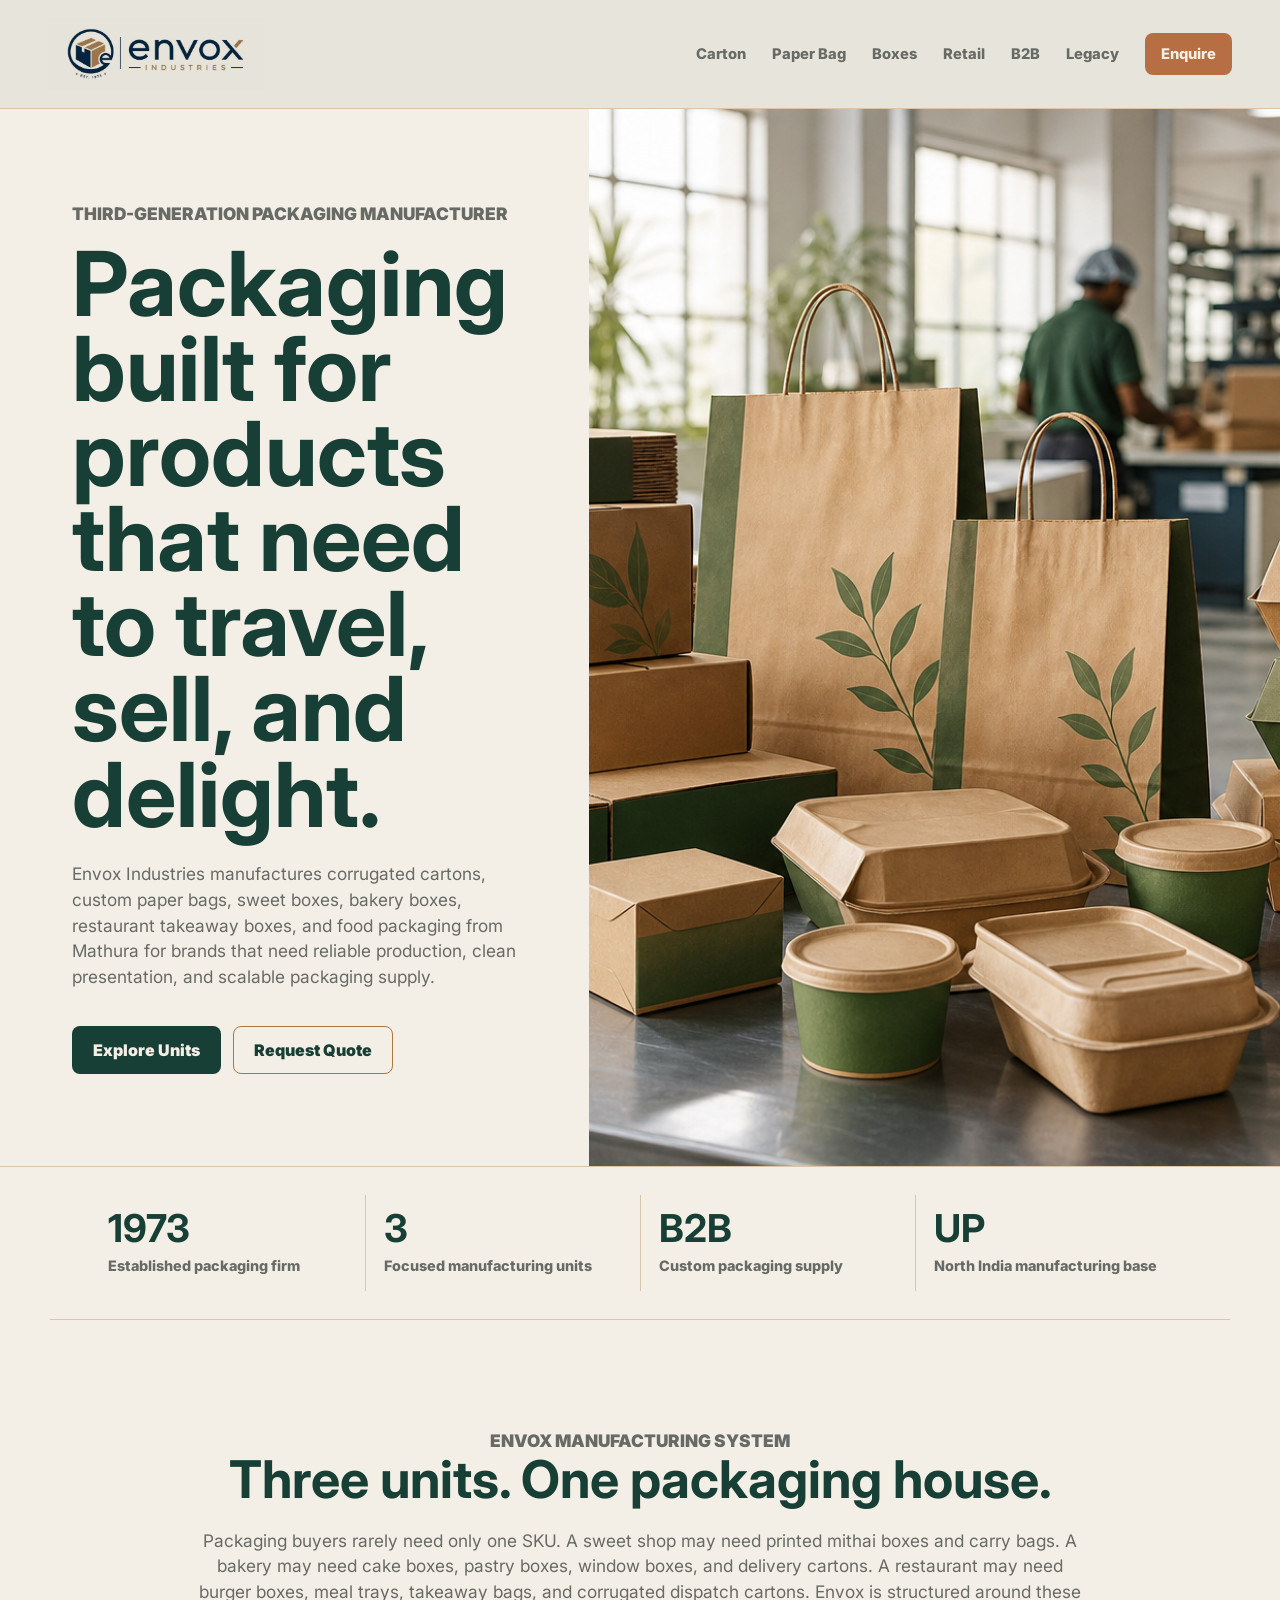
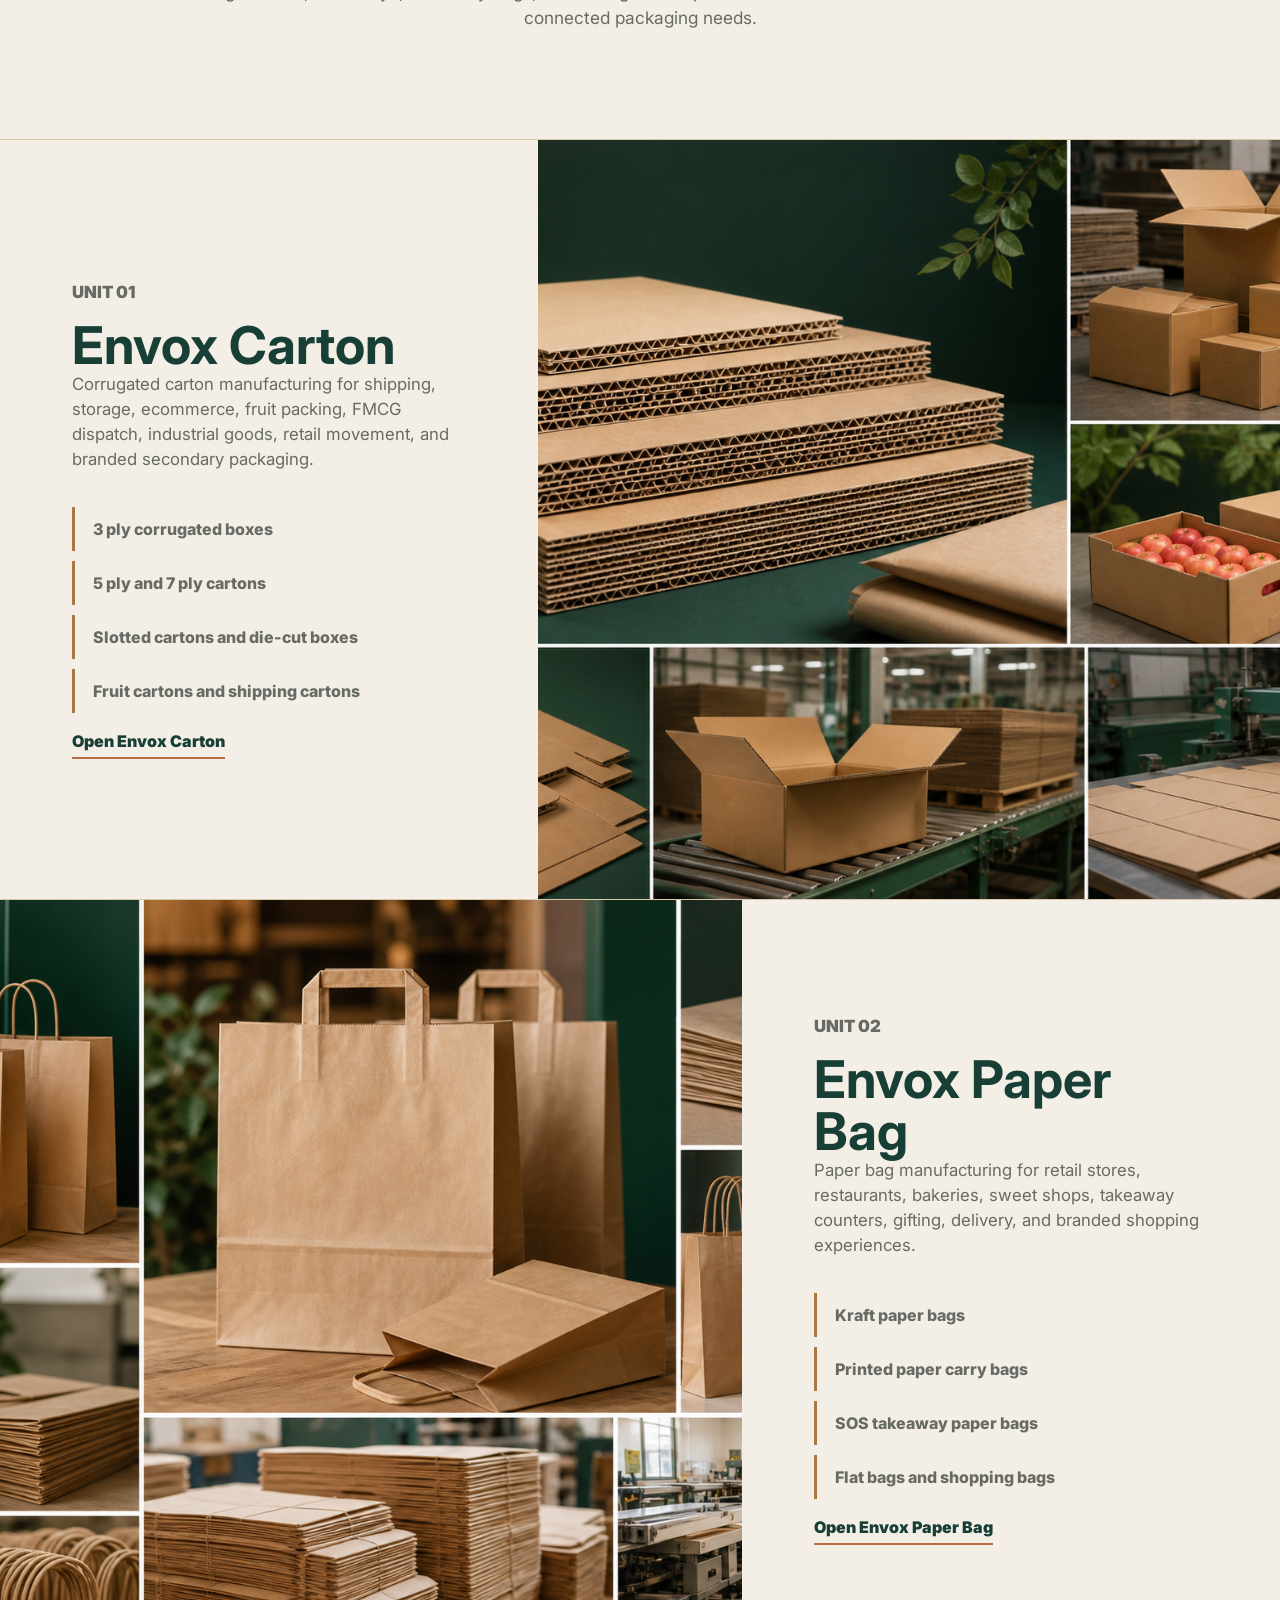
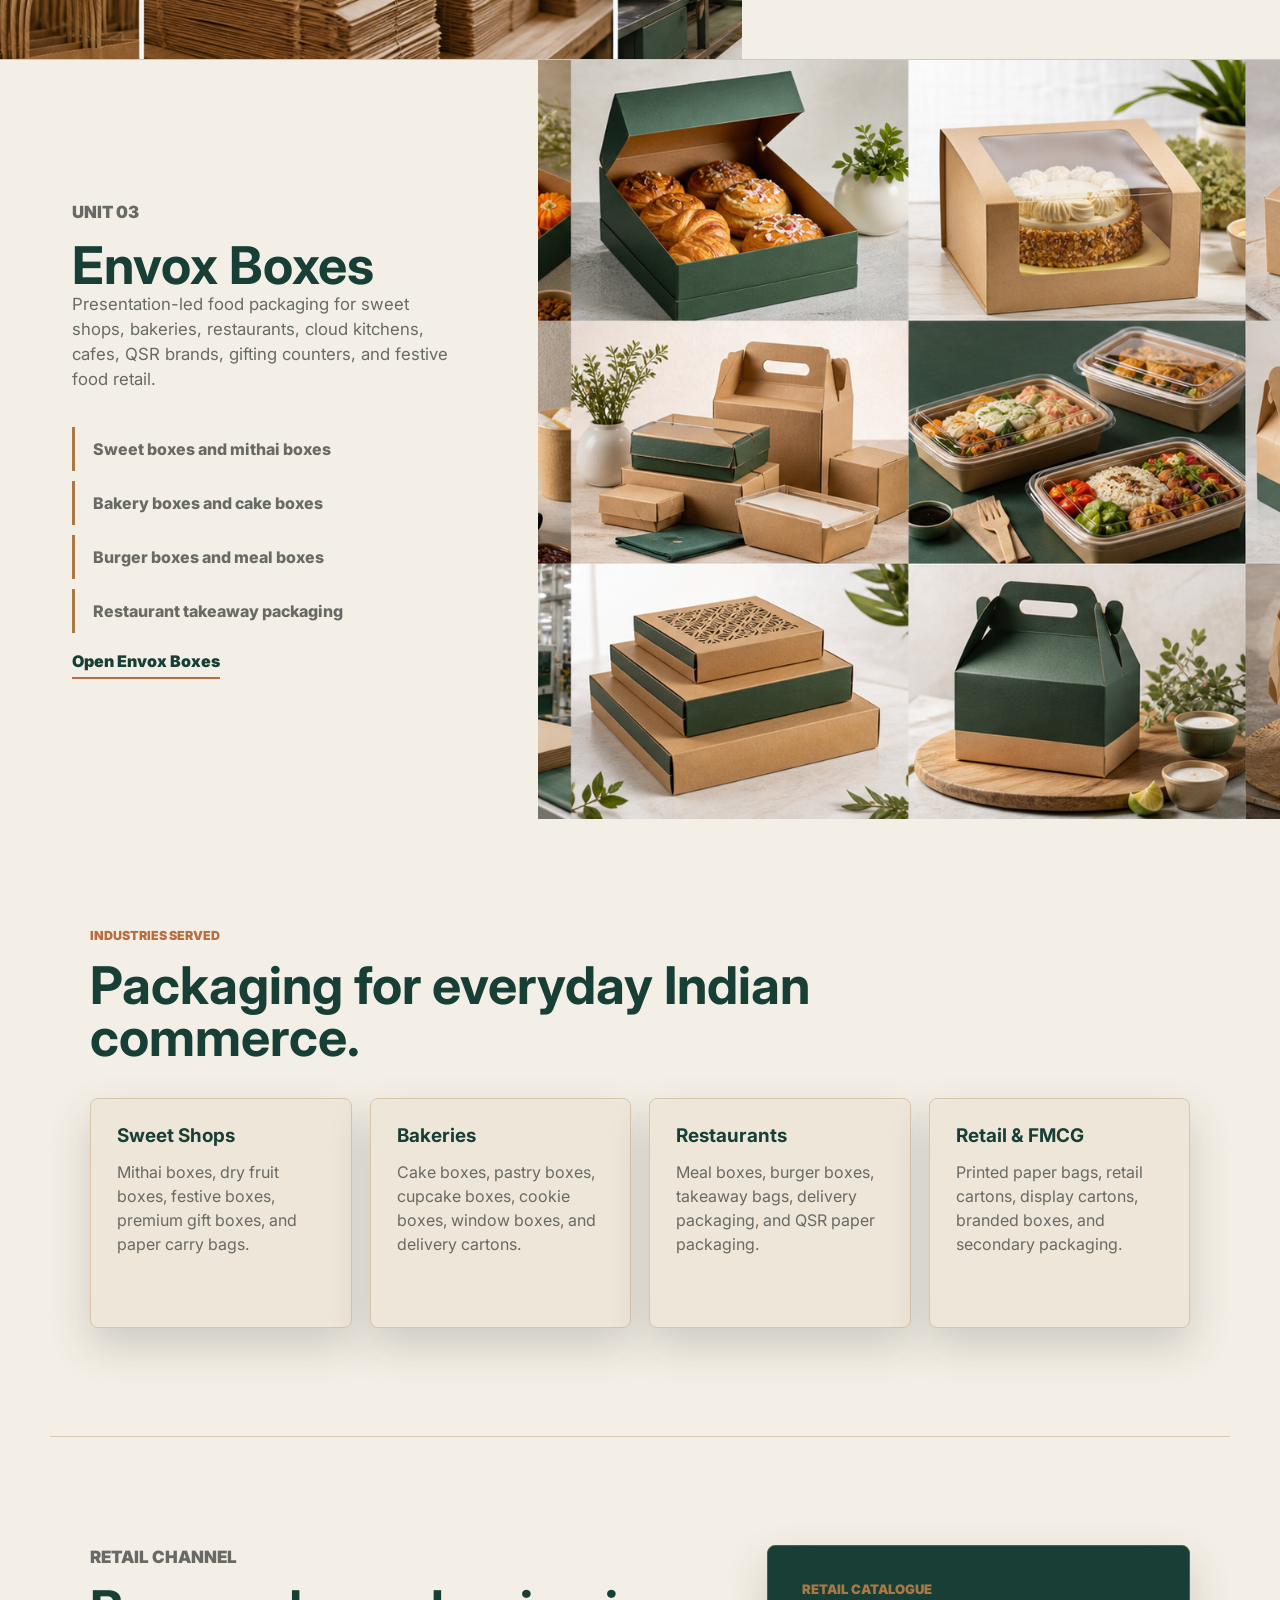
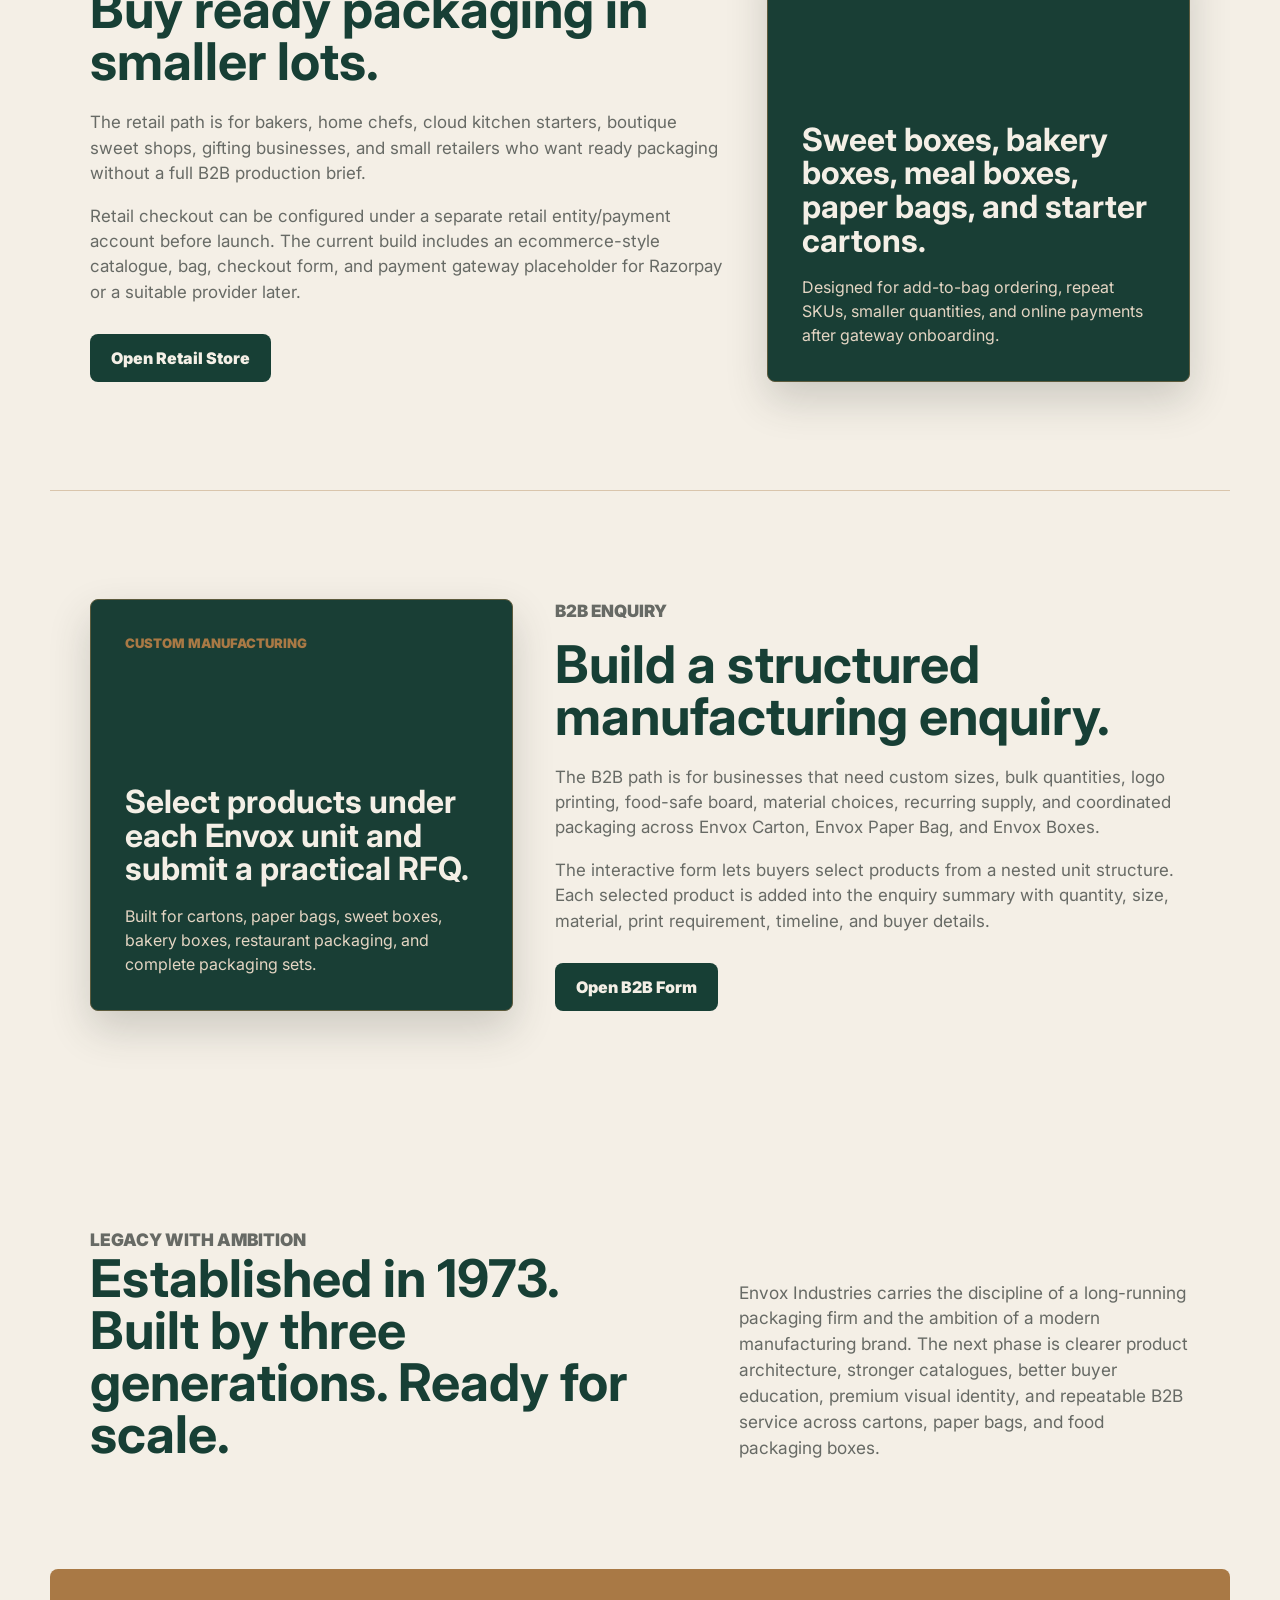
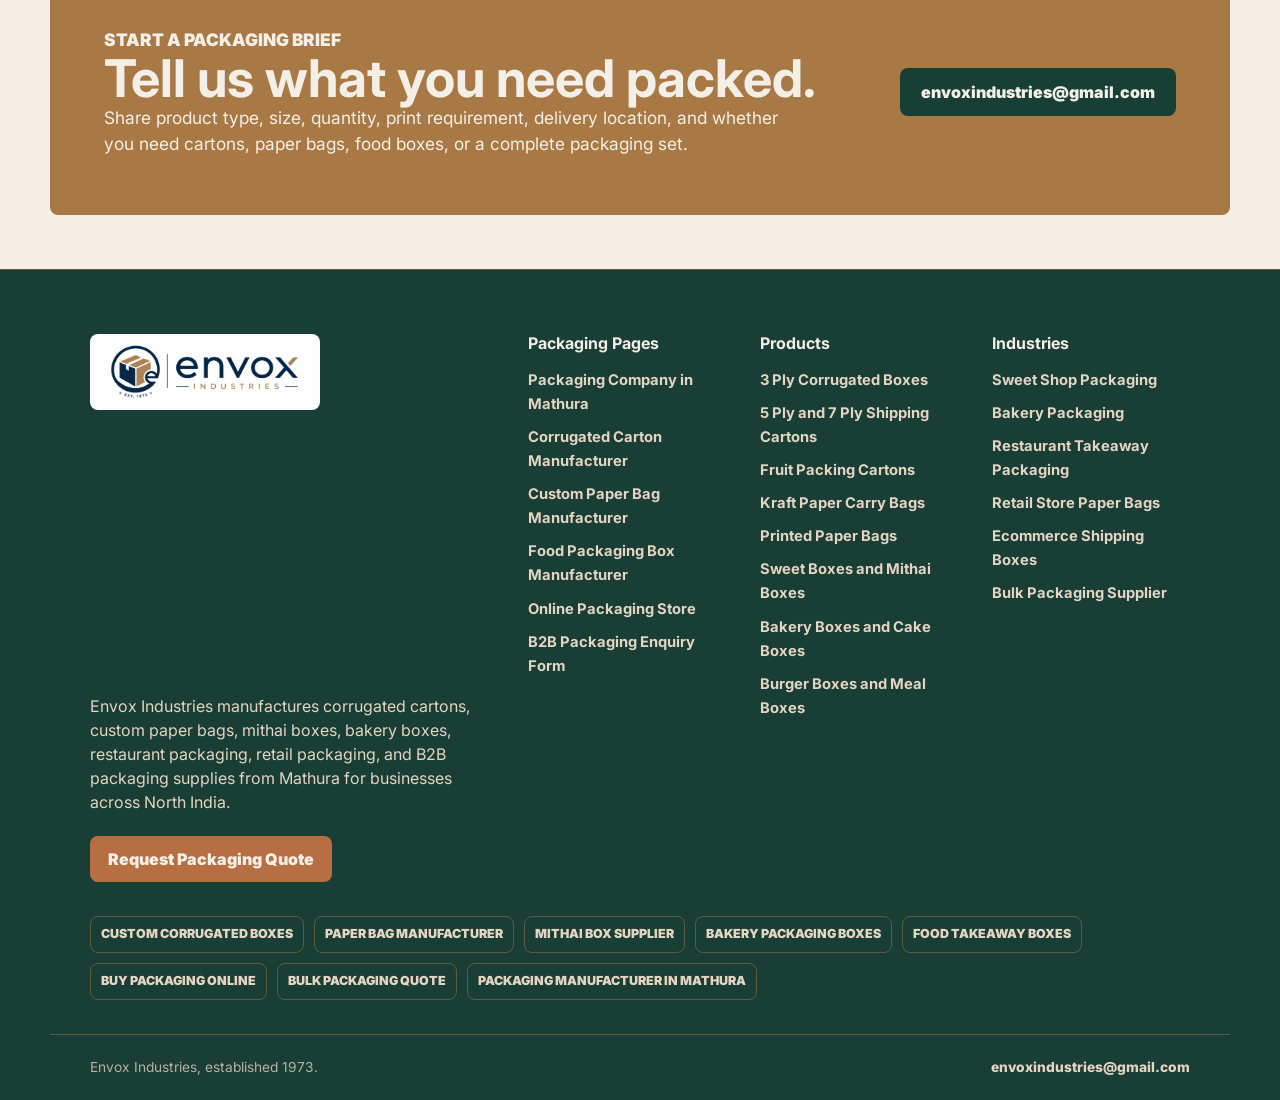
==== commit 5c887be9: "Add Firebase retail catalogue and RFQ storage" ====
--- a/public/index.html
+++ b/public/index.html
@@ -255,5 +255,71 @@
         <a class="button primary" href="mailto:envoxindustries@gmail.com">envoxindustries@gmail.com</a>
       </section>
     </main>
+    <footer class="site-footer" aria-labelledby="footer-title">
+      <div class="footer-inner">
+        <div class="footer-brand">
+          <img class="footer-logo" src="assets/envox-full-logo.jpg" alt="Envox Industries">
+          <h2 id="footer-title">Packaging manufacturer for cartons, paper bags, and food boxes.</h2>
+          <p>
+            Envox Industries manufactures corrugated cartons, custom paper bags,
+            mithai boxes, bakery boxes, restaurant packaging, retail packaging,
+            and B2B packaging supplies from Mathura for businesses across North
+            India.
+          </p>
+          <a class="footer-cta" href="mailto:envoxindustries@gmail.com">Request Packaging Quote</a>
+        </div>
+        <nav class="footer-link-grid" aria-label="Footer backlinks">
+          <section class="footer-link-group">
+            <h2>Packaging Pages</h2>
+            <ul>
+              <li><a href="index.html">Packaging Company in Mathura</a></li>
+              <li><a href="carton.html">Corrugated Carton Manufacturer</a></li>
+              <li><a href="paper-bags.html">Custom Paper Bag Manufacturer</a></li>
+              <li><a href="boxes.html">Food Packaging Box Manufacturer</a></li>
+              <li><a href="retail.html">Online Packaging Store</a></li>
+              <li><a href="b2b.html">B2B Packaging Enquiry Form</a></li>
+            </ul>
+          </section>
+          <section class="footer-link-group">
+            <h2>Products</h2>
+            <ul>
+              <li><a href="carton.html">3 Ply Corrugated Boxes</a></li>
+              <li><a href="carton.html">5 Ply and 7 Ply Shipping Cartons</a></li>
+              <li><a href="carton.html">Fruit Packing Cartons</a></li>
+              <li><a href="paper-bags.html">Kraft Paper Carry Bags</a></li>
+              <li><a href="paper-bags.html">Printed Paper Bags</a></li>
+              <li><a href="boxes.html">Sweet Boxes and Mithai Boxes</a></li>
+              <li><a href="boxes.html">Bakery Boxes and Cake Boxes</a></li>
+              <li><a href="boxes.html">Burger Boxes and Meal Boxes</a></li>
+            </ul>
+          </section>
+          <section class="footer-link-group">
+            <h2>Industries</h2>
+            <ul>
+              <li><a href="boxes.html">Sweet Shop Packaging</a></li>
+              <li><a href="boxes.html">Bakery Packaging</a></li>
+              <li><a href="boxes.html">Restaurant Takeaway Packaging</a></li>
+              <li><a href="paper-bags.html">Retail Store Paper Bags</a></li>
+              <li><a href="carton.html">Ecommerce Shipping Boxes</a></li>
+              <li><a href="b2b.html">Bulk Packaging Supplier</a></li>
+            </ul>
+          </section>
+        </nav>
+      </div>
+      <nav class="footer-keywords" aria-label="Popular packaging searches">
+        <a href="carton.html">custom corrugated boxes</a>
+        <a href="paper-bags.html">paper bag manufacturer</a>
+        <a href="boxes.html">mithai box supplier</a>
+        <a href="boxes.html">bakery packaging boxes</a>
+        <a href="boxes.html">food takeaway boxes</a>
+        <a href="retail.html">buy packaging online</a>
+        <a href="b2b.html">bulk packaging quote</a>
+        <a href="index.html#contact">packaging manufacturer in Mathura</a>
+      </nav>
+      <div class="footer-bottom">
+        <span>Envox Industries, established 1973.</span>
+        <a href="mailto:envoxindustries@gmail.com">envoxindustries@gmail.com</a>
+      </div>
+    </footer>
   </body>
 </html>
--- a/public/styles.css
+++ b/public/styles.css
@@ -526,6 +526,125 @@
   white-space: nowrap;
 }
 
+.site-footer {
+  border-top: 1px solid var(--line-dark);
+  background: var(--surface-dark);
+  color: var(--muted-on-dark);
+}
+
+.footer-inner {
+  display: grid;
+  grid-template-columns: minmax(260px, 1.15fr) minmax(0, 2fr);
+  gap: 58px;
+  max-width: var(--container);
+  margin: 0 auto;
+  padding: 64px 40px 34px;
+}
+
+.footer-brand {
+  min-width: 0;
+}
+
+.footer-logo {
+  width: 230px;
+  max-width: 100%;
+  height: auto;
+  margin-bottom: 24px;
+  border-radius: var(--radius);
+  background: var(--color-off-white);
+  mix-blend-mode: normal;
+}
+
+.footer-brand p {
+  max-width: 44ch;
+  margin-bottom: 22px;
+}
+
+.footer-cta {
+  display: inline-flex;
+  align-items: center;
+  min-height: 46px;
+  padding: 0 18px;
+  border-radius: var(--radius);
+  background: var(--color-copper);
+  color: var(--text-on-dark);
+  font-weight: 900;
+}
+
+.footer-link-grid {
+  display: grid;
+  grid-template-columns: repeat(3, minmax(0, 1fr));
+  gap: 34px;
+}
+
+.footer-link-group h2 {
+  margin-bottom: 14px;
+  color: var(--text-on-dark);
+  font-size: 1rem;
+  line-height: 1.2;
+}
+
+.footer-link-group ul {
+  display: grid;
+  gap: 9px;
+  margin: 0;
+  padding: 0;
+  list-style: none;
+}
+
+.footer-link-group a {
+  color: var(--muted-on-dark);
+  font-size: 0.92rem;
+  font-weight: 700;
+}
+
+.footer-link-group a:hover,
+.footer-link-group a:focus-visible {
+  color: var(--text-on-dark);
+}
+
+.footer-keywords {
+  display: flex;
+  flex-wrap: wrap;
+  gap: 10px;
+  max-width: var(--container);
+  margin: 0 auto;
+  padding: 0 40px 34px;
+}
+
+.footer-keywords a {
+  padding: 8px 10px;
+  border: 1px solid var(--line-dark);
+  border-radius: var(--radius);
+  color: var(--muted-on-dark);
+  font-size: 0.78rem;
+  font-weight: 900;
+  text-transform: uppercase;
+}
+
+.footer-keywords a:hover,
+.footer-keywords a:focus-visible {
+  border-color: var(--color-kraft);
+  color: var(--text-on-dark);
+}
+
+.footer-bottom {
+  display: flex;
+  justify-content: space-between;
+  gap: 18px;
+  max-width: var(--container);
+  margin: 0 auto;
+  padding: 22px 40px;
+  border-top: 1px solid var(--line-dark);
+  color: color-mix(in srgb, var(--muted-on-dark) 78%, transparent);
+  font-size: 0.86rem;
+}
+
+.footer-bottom a {
+  color: var(--muted-on-dark);
+  font-weight: 800;
+}
+
 .content-band {
   display: grid;
   grid-template-columns: minmax(0, 1fr) 360px;
@@ -643,8 +762,31 @@
 .retail-card {
   display: flex;
   flex-direction: column;
-  min-height: 300px;
+  min-height: 390px;
+  overflow: hidden;
   padding: 26px;
+}
+
+.retail-card-image {
+  aspect-ratio: 4 / 3;
+  background: #f5f0e9;
+  border-bottom: 1px solid rgba(52, 38, 24, 0.1);
+  margin: -26px -26px 18px;
+  overflow: hidden;
+}
+
+.retail-card-image img {
+  display: block;
+  height: 100%;
+  object-fit: cover;
+  width: 100%;
+}
+
+.retail-card-topline {
+  display: flex;
+  align-items: center;
+  justify-content: space-between;
+  gap: 12px;
 }
 
 .retail-card span,
@@ -660,6 +802,22 @@
 .retail-card .button {
   width: 100%;
   margin-top: auto;
+}
+
+.variant-picker {
+  margin-top: 18px;
+  font-size: 0.82rem;
+}
+
+.variant-picker select {
+  min-height: 48px;
+  border: 1px solid var(--line);
+  border-radius: var(--radius);
+  background: var(--page-bg);
+  color: var(--color-graphite);
+  font: inherit;
+  font-weight: 700;
+  padding: 0 14px;
 }
 
 .retail-card-meta {
@@ -673,6 +831,17 @@
 .retail-card-meta strong {
   color: var(--color-forest);
   font-size: 1.35rem;
+}
+
+.retail-sku {
+  display: grid;
+  gap: 3px;
+  text-align: right;
+}
+
+.retail-sku span {
+  color: var(--color-forest);
+  font-size: 0.78rem;
 }
 
 .bag-panel {
@@ -719,9 +888,16 @@
 }
 
 .bag-item span,
+.bag-item small,
 .empty-state,
 .form-note {
   color: var(--muted);
+}
+
+.bag-item small {
+  display: block;
+  margin-top: 4px;
+  font-size: 0.78rem;
 }
 
 .bag-qty {
@@ -754,6 +930,34 @@
 .bag-total strong {
   color: var(--color-forest);
   font-size: 1.35rem;
+}
+
+.checkout-cart-summary {
+  display: grid;
+  gap: 12px;
+  margin: 18px 0;
+  padding: 16px;
+  border: 1px solid var(--line);
+  border-radius: var(--radius);
+  background: var(--page-bg);
+}
+
+.checkout-summary-header,
+.checkout-summary-line {
+  display: flex;
+  align-items: center;
+  justify-content: space-between;
+  gap: 12px;
+}
+
+.checkout-summary-line {
+  color: var(--muted);
+  font-size: 0.9rem;
+}
+
+.checkout-summary-line strong {
+  color: var(--color-forest);
+  white-space: nowrap;
 }
 
 .checkout-layout,
@@ -1129,8 +1333,14 @@
   .market-grid,
   .detail-grid,
   .process-grid,
-  .retail-grid {
+  .retail-grid,
+  .footer-link-grid {
     grid-template-columns: repeat(2, 1fr);
+  }
+
+  .footer-inner {
+    grid-template-columns: 1fr;
+    gap: 40px;
   }
 }
 
@@ -1221,6 +1431,29 @@
     padding: 64px 24px;
   }
 
+  .footer-inner {
+    padding: 52px 24px 28px;
+  }
+
+  .footer-link-grid {
+    grid-template-columns: 1fr;
+    gap: 28px;
+  }
+
+  .footer-keywords {
+    padding: 0 24px 28px;
+  }
+
+  .footer-keywords a {
+    max-width: 100%;
+  }
+
+  .footer-bottom {
+    align-items: flex-start;
+    flex-direction: column;
+    padding: 20px 24px 24px;
+  }
+
   .logo-options-grid {
     padding: 0 24px 64px;
   }
